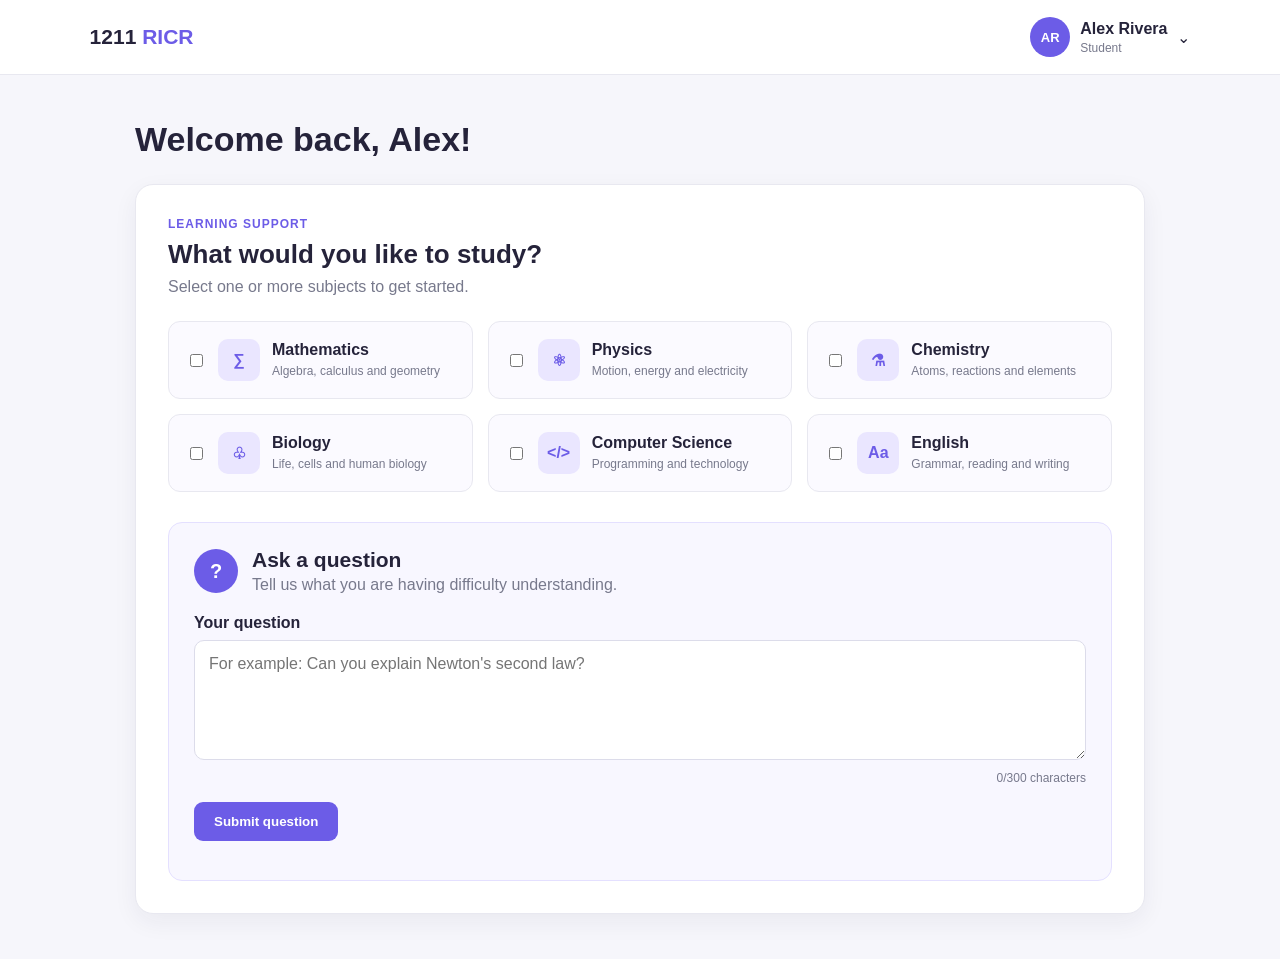
==== index1.html @ 46fc8ebe "Rename dashboard files" ====
<!DOCTYPE html>
<html lang="en">
<head>
  <meta charset="UTF-8">
  <meta name="viewport" content="width=device-width, initial-scale=1.0">

  <link rel="stylesheet" href="style1.css">

  <title>1211 RICR Dashboard</title>
</head>

<body>

  <header>
    <div class="logo">1211 <span>RICR</span></div>

    <details>
      <summary>
        <span class="avatar">AR</span>

        <span>
          <strong>Alex Rivera</strong>
          <small>Student</small>
        </span>

        <span>⌄</span>
      </summary>

      <div class="profile-menu">
        <a href="#">Add Profile</a>
        <a href="#">Settings</a>
        <a href="#">Log Out</a>
      </div>
    </details>
  </header>

  <main>
    <section class="welcome">
      <h1>Welcome back, Alex!</h1>
    </section>

    <section class="learning-section">
      <div class="section-heading">
        <p class="section-label">LEARNING SUPPORT</p>
        <h2>What would you like to study?</h2>
        <p>Select one or more subjects to get started.</p>
      </div>

      <form class="learning-form">

        <div class="subject-grid">

          <label class="subject-card">
            <input type="checkbox" name="subjects" value="Mathematics">
            <span class="subject-icon">∑</span>
            <span>
              <strong>Mathematics</strong>
              <small>Algebra, calculus and geometry</small>
            </span>
          </label>

          <label class="subject-card">
            <input type="checkbox" name="subjects" value="Physics">
            <span class="subject-icon">⚛</span>
            <span>
              <strong>Physics</strong>
              <small>Motion, energy and electricity</small>
            </span>
          </label>

          <label class="subject-card">
            <input type="checkbox" name="subjects" value="Chemistry">
            <span class="subject-icon">⚗</span>
            <span>
              <strong>Chemistry</strong>
              <small>Atoms, reactions and elements</small>
            </span>
          </label>

          <label class="subject-card">
            <input type="checkbox" name="subjects" value="Biology">
            <span class="subject-icon">♧</span>
            <span>
              <strong>Biology</strong>
              <small>Life, cells and human biology</small>
            </span>
          </label>

          <label class="subject-card">
            <input type="checkbox" name="subjects" value="Computer Science">
            <span class="subject-icon">&lt;/&gt;</span>
            <span>
              <strong>Computer Science</strong>
              <small>Programming and technology</small>
            </span>
          </label>

          <label class="subject-card">
            <input type="checkbox" name="subjects" value="English">
            <span class="subject-icon">Aa</span>
            <span>
              <strong>English</strong>
              <small>Grammar, reading and writing</small>
            </span>
          </label>

        </div>

        <div class="question-box">
          <div class="question-heading">
            <div class="question-icon">?</div>

            <div>
              <h2>Ask a question</h2>
              <p>Tell us what you are having difficulty understanding.</p>
            </div>
          </div>

          <label for="question">Your question</label>

          <textarea
            id="question"
            name="question"
            rows="5"
            maxlength="300"
            placeholder="For example: Can you explain Newton's second law?"
          ></textarea>

          <p class="character-count">
            <span id="characterCount">0</span>/300 characters
          </p>

          <button class="ask-button" type="submit">
            Submit question
          </button>

          <p id="formMessage" class="form-message"></p>
        </div>

      </form>
    </section>
  </main>

  <script src="script1.js"></script>
</body>
---- style1.css ----
* {
  box-sizing: border-box;
}

body {
  margin: 0;
  font-family: Arial, sans-serif;
  color: #25233a;
  background: #f6f6fb;
}

/* Header */

header {
  height: 75px;
  display: flex;
  align-items: center;
  justify-content: space-between;
  padding: 0 7%;
  background: white;
  border-bottom: 1px solid #e8e8f0;
}

.logo {
  font-size: 21px;
  font-weight: bold;
}

.logo span {
  color: #6c5ce7;
}

details {
  position: relative;
}

summary {
  display: flex;
  align-items: center;
  gap: 10px;
  cursor: pointer;
  list-style: none;
}

summary::-webkit-details-marker {
  display: none;
}

summary strong,
summary small {
  display: block;
}

summary small {
  margin-top: 3px;
  color: #77798c;
  font-size: 12px;
}

.avatar {
  width: 40px;
  height: 40px;
  display: grid;
  place-items: center;
  color: white;
  font-size: 13px;
  font-weight: bold;
  background: #6c5ce7;
  border-radius: 50%;
}

.profile-menu {
  position: absolute;
  top: 55px;
  right: 0;
  z-index: 1;
  width: 180px;
  padding: 8px;
  background: white;
  border: 1px solid #e8e8f0;
  border-radius: 10px;
  box-shadow: 0 10px 25px rgba(31, 32, 60, 0.12);
}

.profile-menu a {
  display: block;
  padding: 10px;
  color: #25233a;
  text-decoration: none;
  border-radius: 6px;
}

.profile-menu a:hover {
  background: #f3f1ff;
}

/* Main area */

main {
  max-width: 1050px;
  margin: 45px auto;
  padding: 0 20px;
}

.welcome {
  margin-bottom: 25px;
}

.welcome h1 {
  margin: 0;
  font-size: 34px;
}

.learning-section {
  padding: 32px;
  background: white;
  border: 1px solid #e8e8f0;
  border-radius: 18px;
  box-shadow: 0 8px 25px rgba(31, 32, 60, 0.06);
}

.section-heading {
  margin-bottom: 25px;
}

.section-label {
  margin: 0 0 8px;
  color: #6c5ce7;
  font-size: 12px;
  font-weight: bold;
  letter-spacing: 1px;
}

.section-heading h2 {
  margin: 0 0 8px;
  font-size: 26px;
}

.section-heading p:last-child {
  margin: 0;
  color: #77798c;
}

/* Subject cards */

.subject-grid {
  display: grid;
  grid-template-columns: repeat(3, 1fr);
  gap: 15px;
}

.subject-card {
  display: flex;
  align-items: center;
  gap: 12px;
  padding: 17px;
  cursor: pointer;
  background: #fbfaff;
  border: 1px solid #e8e8f0;
  border-radius: 12px;
  transition: 0.2s;
}

.subject-card:hover,
.subject-card.selected {
  background: #f3f1ff;
  border-color: #6c5ce7;
  transform: translateY(-2px);
  box-shadow: 0 7px 16px rgba(108, 92, 231, 0.12);
}

.subject-card input {
  accent-color: #6c5ce7;
}

.subject-icon {
  width: 42px;
  height: 42px;
  display: grid;
  place-items: center;
  flex-shrink: 0;
  color: #6c5ce7;
  font-weight: bold;
  background: #eae6ff;
  border-radius: 10px;
}

.subject-card strong,
.subject-card small {
  display: block;
}

.subject-card strong {
  margin-bottom: 4px;
}

.subject-card small {
  color: #77798c;
  font-size: 12px;
  line-height: 1.4;
}

/* Question box */

.question-box {
  margin-top: 30px;
  padding: 25px;
  background: #f8f7ff;
  border: 1px solid #e4e0ff;
  border-radius: 14px;
}

.question-heading {
  display: flex;
  align-items: center;
  gap: 14px;
  margin-bottom: 20px;
}

.question-icon {
  width: 44px;
  height: 44px;
  display: grid;
  place-items: center;
  color: white;
  font-size: 20px;
  font-weight: bold;
  background: #6c5ce7;
  border-radius: 50%;
}

.question-heading h2 {
  margin: 0 0 4px;
  font-size: 21px;
}

.question-heading p {
  margin: 0;
  color: #77798c;
}

.question-box label {
  display: block;
  margin-bottom: 8px;
  font-weight: bold;
}

textarea {
  width: 100%;
  padding: 14px;
  font: inherit;
  resize: vertical;
  border: 1px solid #dcdcea;
  border-radius: 10px;
  outline: none;
}

textarea:focus {
  border-color: #6c5ce7;
  box-shadow: 0 0 0 3px rgba(108, 92, 231, 0.12);
}

.character-count {
  margin: 7px 0;
  color: #77798c;
  font-size: 12px;
  text-align: right;
}

.ask-button {
  margin-top: 10px;
  padding: 12px 20px;
  color: white;
  font-weight: bold;
  cursor: pointer;
  background: #6c5ce7;
  border: none;
  border-radius: 9px;
}

.ask-button:hover {
  background: #5947d5;
}

.form-message {
  margin: 14px 0 0;
  font-weight: bold;
}

.success {
  color: #16865f;
}

.error {
  color: #d63031;
}

/* Responsive design */

@media (max-width: 800px) {
  .subject-grid {
    grid-template-columns: repeat(2, 1fr);
  }
}

@media (max-width: 550px) {
  header {
    padding: 0 20px;
  }

  summary small {
    display: none;
  }

  .learning-section {
    padding: 20px;
  }

  .subject-grid {
    grid-template-columns: 1fr;
  }

  .ask-button {
    width: 100%;
  }
}
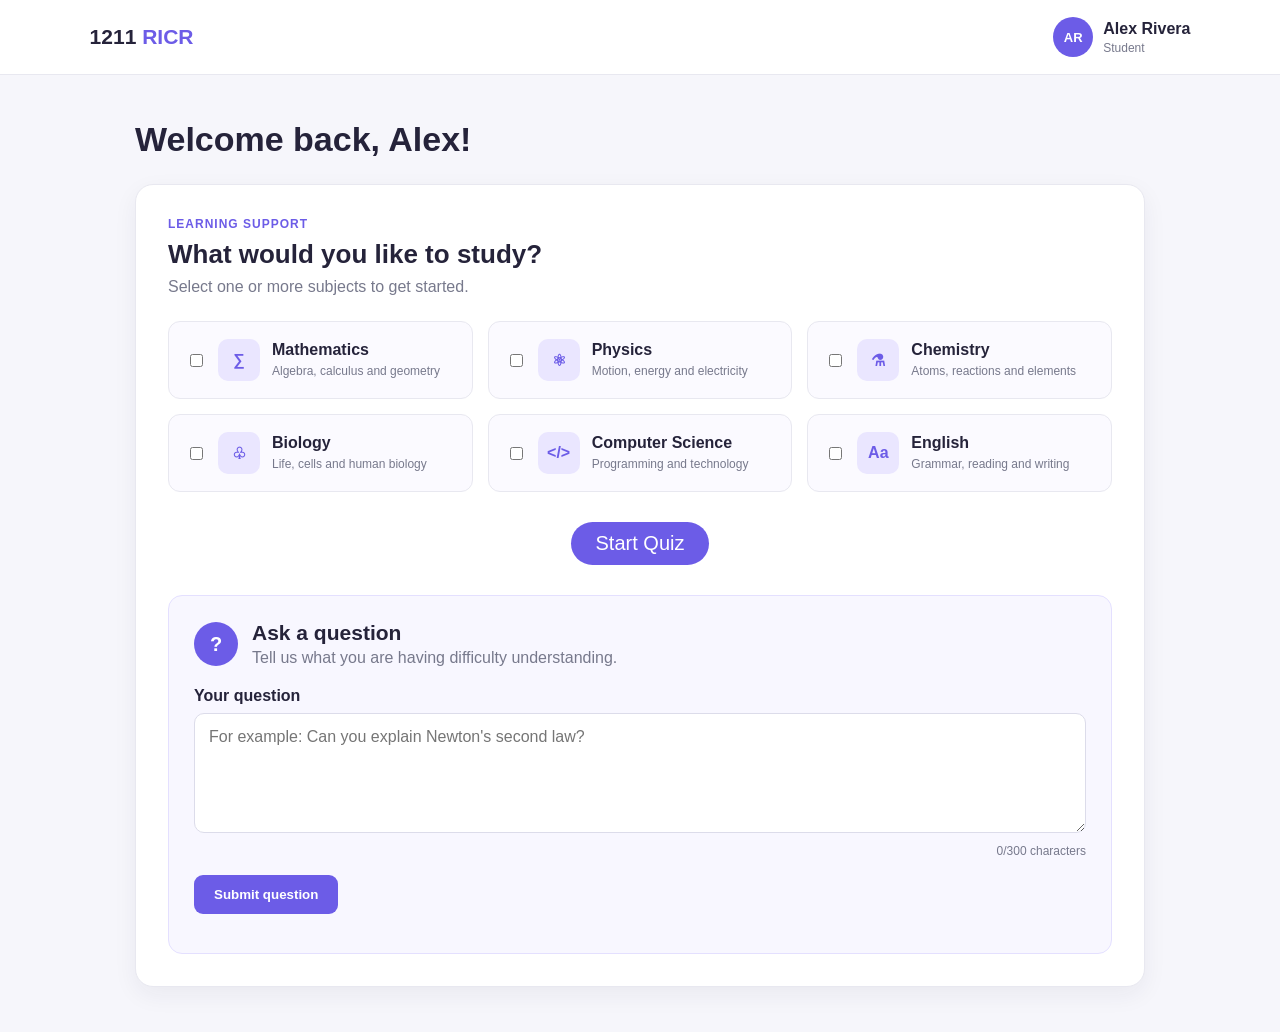
==== commit 29e10469: "Add quiz button" ====
--- a/index1.html
+++ b/index1.html
@@ -1,5 +1,6 @@
 <!DOCTYPE html>
 <html lang="en">
+
 <head>
   <meta charset="UTF-8">
   <meta name="viewport" content="width=device-width, initial-scale=1.0">
@@ -23,7 +24,7 @@
           <small>Student</small>
         </span>
 
-        <span>⌄</span>
+
       </summary>
 
       <div class="profile-menu">
@@ -105,8 +106,13 @@
           </label>
 
         </div>
+        <div class="quiz_container">
+          <button type="submit" class="btn">Start Quiz</button>
+        </div>
+        
+      </form>
 
-        <div class="question-box">
+       <div class="question-box">
           <div class="question-heading">
             <div class="question-icon">?</div>
 
@@ -118,13 +124,8 @@
 
           <label for="question">Your question</label>
 
-          <textarea
-            id="question"
-            name="question"
-            rows="5"
-            maxlength="300"
-            placeholder="For example: Can you explain Newton's second law?"
-          ></textarea>
+          <textarea id="question" name="question" rows="5" maxlength="300"
+            placeholder="For example: Can you explain Newton's second law?"></textarea>
 
           <p class="character-count">
             <span id="characterCount">0</span>/300 characters
@@ -136,8 +137,6 @@
 
           <p id="formMessage" class="form-message"></p>
         </div>
-
-      </form>
     </section>
   </main>
 
--- a/style1.css
+++ b/style1.css
@@ -7,6 +7,7 @@
   font-family: Arial, sans-serif;
   color: #25233a;
   background: #f6f6fb;
+  /* text-align: center; */
 }
 
 /* Header */
@@ -323,4 +324,35 @@
   .ask-button {
     width: 100%;
   }
-}+}
+
+/* .btn{
+  margin-top: 15px;
+  padding: 10px;
+  background-color: #6c5ce7;
+  color: white;
+  text-align: center;
+  border-radius: 50px;
+  border: none;
+}
+ */
+
+
+ .quiz_container {
+  text-align: center;
+  margin: 30px;
+}
+
+.btn {
+  /* margin-top: 15px; */
+  padding: 10px 25px;
+  background-color: #6c5ce7;
+  color: white;
+  text-align: center;
+  border-radius: 50px;
+  border: none;
+  cursor: pointer;
+  font-family: inherit;
+  font-size: 20px;
+}
+
